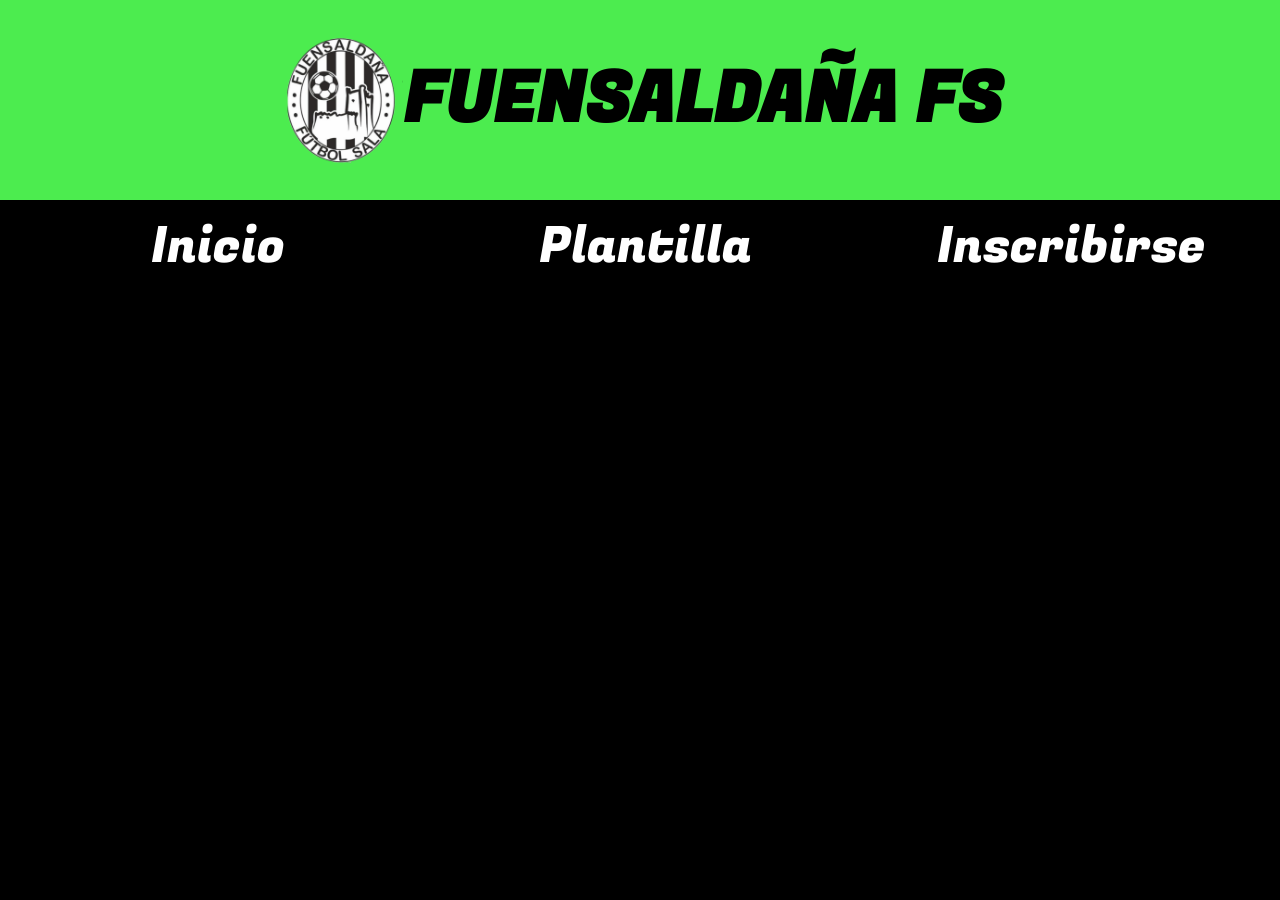
==== html/plantilla.html @ b2e78f8d "actualizacion de la pagina" ====
<!DOCTYPE html>
<html lang="en">
<head>
    <meta charset="UTF-8">
    <meta name="viewport" content="width=device-width, initial-scale=1.0">
    <title>Document</title>
    <link rel="stylesheet" href="../css/proyecto-style.css">
    <link rel="preconnect" href="https://fonts.googleapis.com">
<link rel="preconnect" href="https://fonts.gstatic.com" crossorigin>
<link href="https://fonts.googleapis.com/css2?family=Fugaz+One&display=swap" rel="stylesheet">

</head>
<body>
 <header>
    <div class="caja">
        <div class="titulo">
        <img src="../img/escudofuensaldana.png" alt="escudofuen" class="escudofuen"/>
        <h1 class="letrastitulo">FUENSALDAÑA FS</h1>
        </div>
        <div class="menu">
            <nav>
        <ul>
            <li><a href="proyecto.html">Inicio</a></li>
            <li><a href="plantilla.html">Plantilla</a></li>
            <li><a href="#">Inscribirse</a></li>
        </ul>
    </nav> 
        </div>
    </div>
 </header>
 <main>

 </main>   
</body>
<footer>

</footer>
</html>
---- css/proyecto-style.css ----
body{
    margin: 0px;
    height: 100%;
    width: 100%;
    background-color: rgb(0, 0, 0);    
}


.titulo h1 {
    margin: 0;
}
.titulo img {
    margin: 0;
}
header{
    height: 300px;
    width: 100%;
    
}
.titulo{
    height: 200px;
    width:  100%;
    background-color: rgb(76, 236, 79);
    display: flex;
    align-items: center;
    justify-content: center;


}
.menu{
    height: 100px;
    width: 100%;
    


}
.letrastitulo{
   
    font-family: "Fugaz One", sans-serif;
    font-size: 70px;
    margin-left: 45px;
}
.escudofuen{
    margin-left: 40px;
    width:125px ;
    height:125px;
   
}






.caja {
    display: flex;
    align-items: center;
    justify-content: center;
    flex-direction: column;
}
nav{
   width: 100%;
}
nav ul {
  margin: 0;
  padding: 0;
  list-style: none;
  display: flex;
  justify-content: center;
  height: 100%;
  width: 100%;
}

nav ul li{
  flex: 1;   
}

nav a {
  width: 100%;
  text-decoration: none;
  text-align: center;
  font-size: 50px;
  color: #fff;
  background-color: #000;
  padding: 10px 5px;
  border-right: 1px solid #31c218;
  display: block;
  font-family: "Fugaz One", sans-serif;
}
nav a:hover{
  background-color: #31c218;
  width: 100%;
}
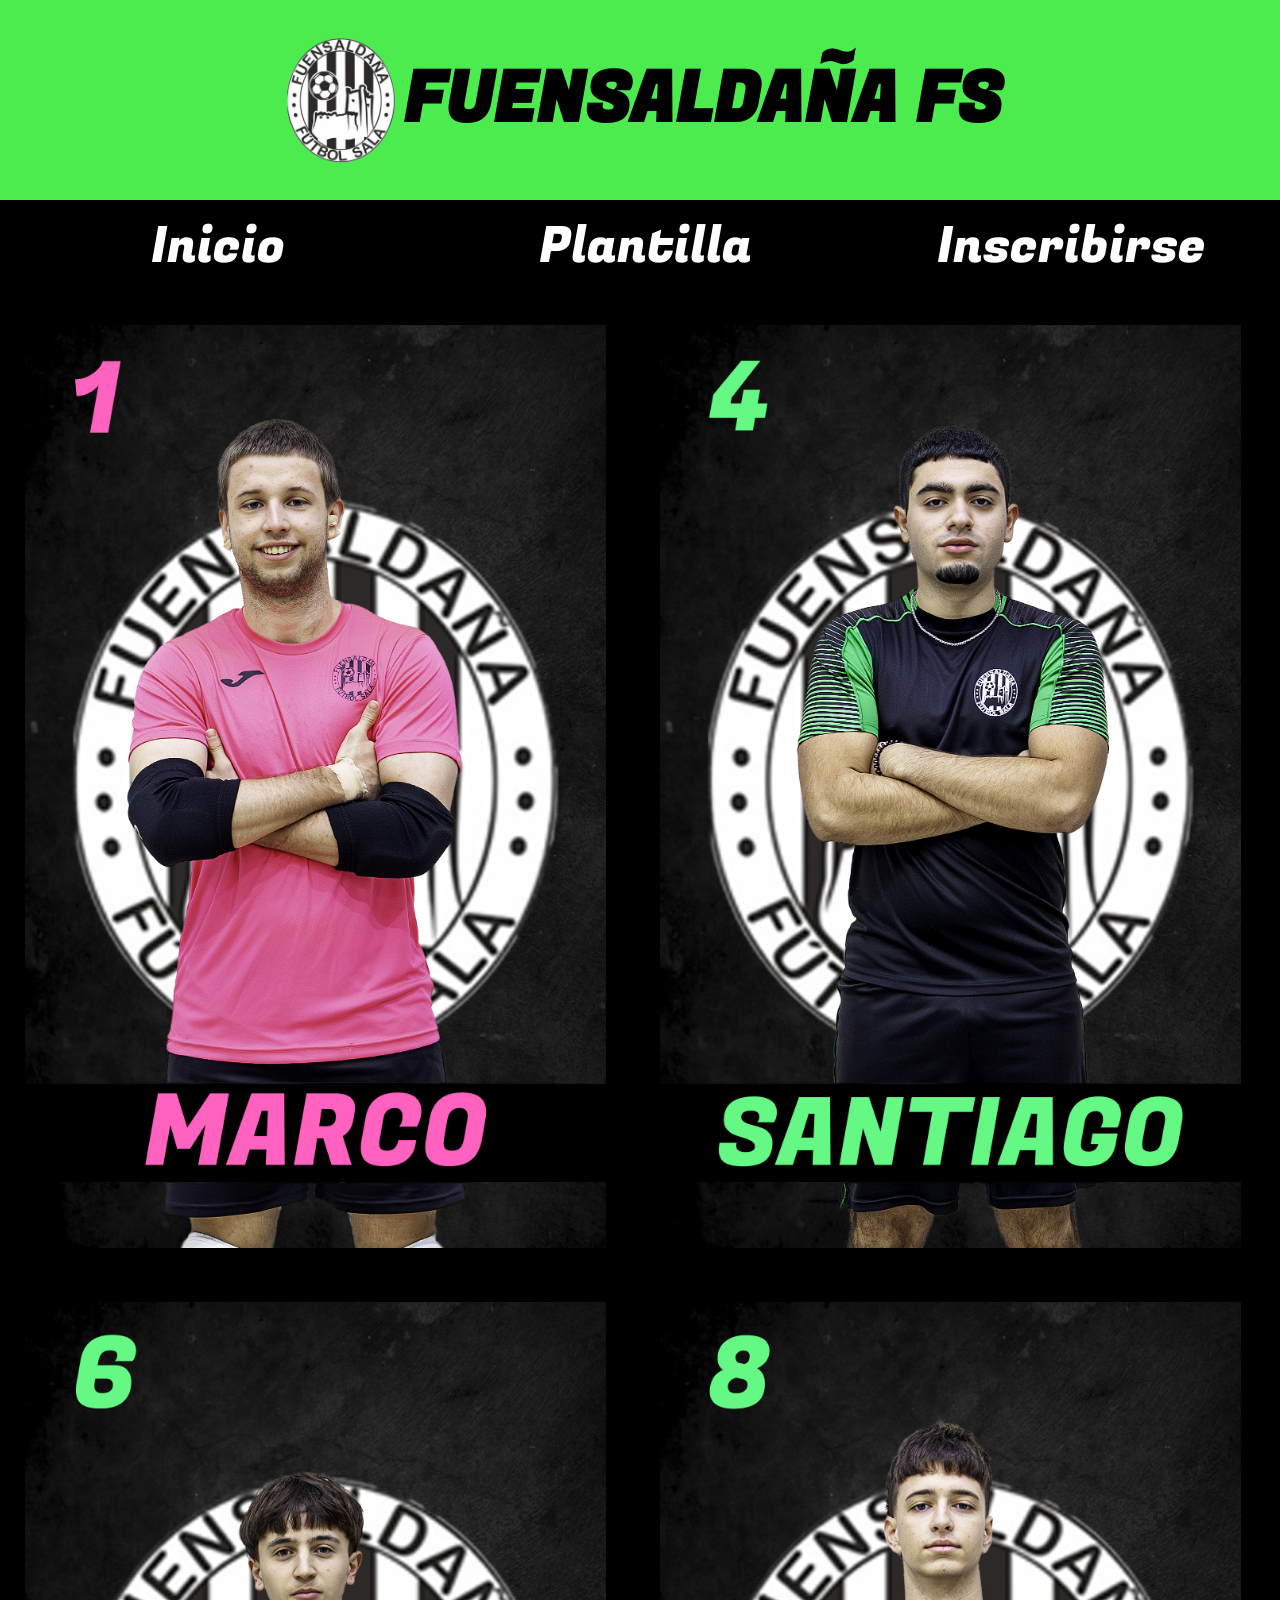
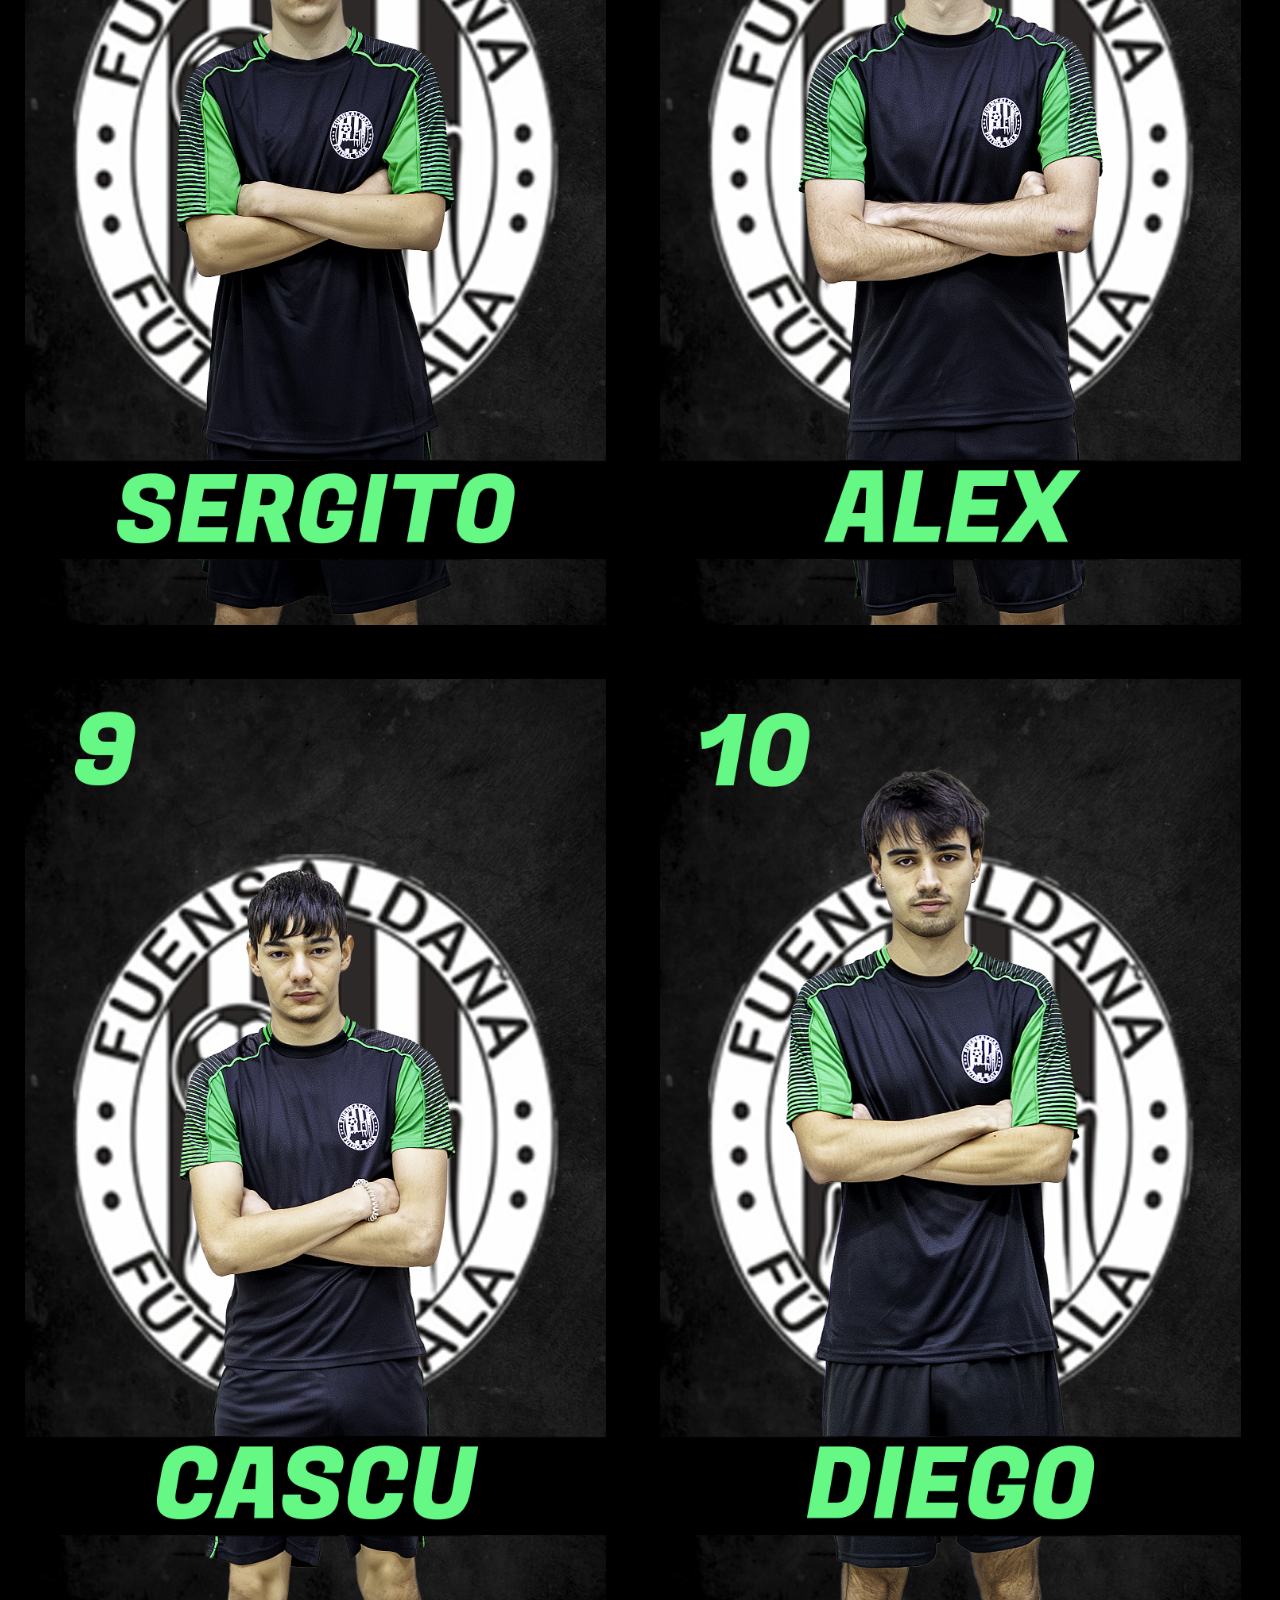
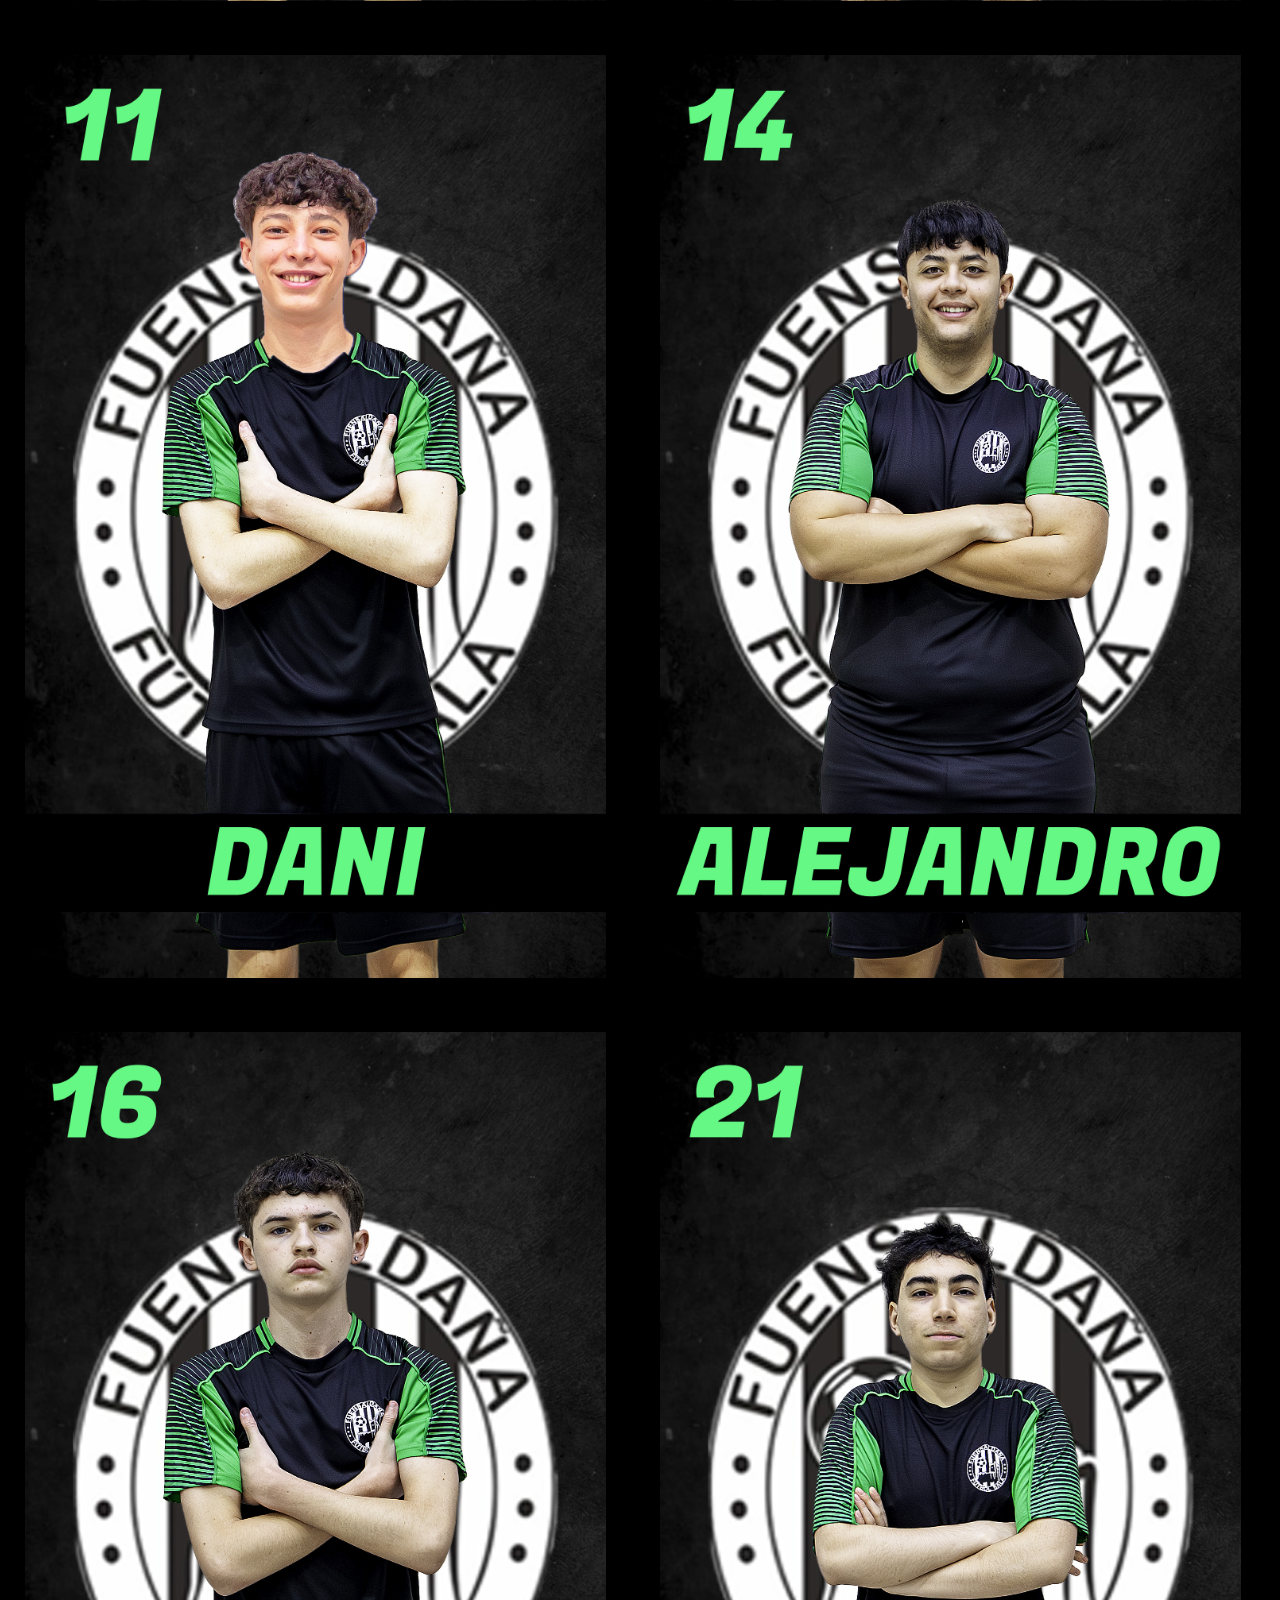
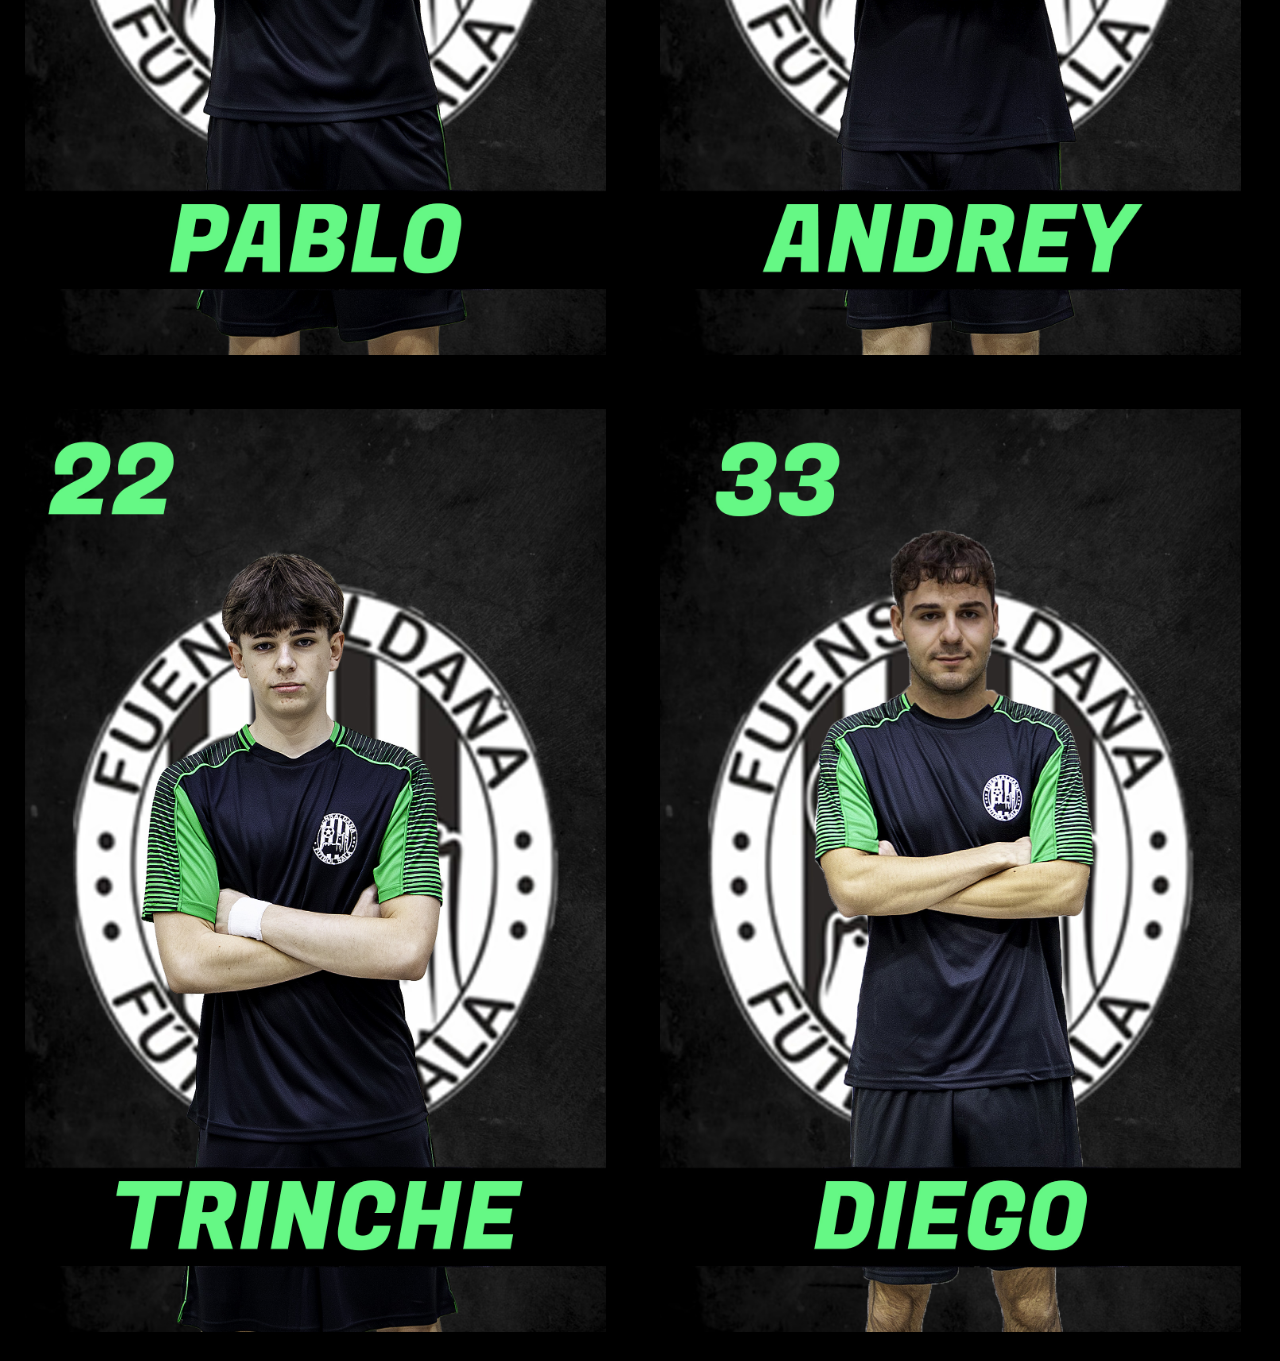
==== commit e7973b84: "he añadido el apartado plantilla" ====
--- a/html/plantilla.html
+++ b/html/plantilla.html
@@ -3,7 +3,7 @@
 <head>
     <meta charset="UTF-8">
     <meta name="viewport" content="width=device-width, initial-scale=1.0">
-    <title>Document</title>
+    <title>Plantilla</title>
     <link rel="stylesheet" href="../css/proyecto-style.css">
     <link rel="preconnect" href="https://fonts.googleapis.com">
 <link rel="preconnect" href="https://fonts.gstatic.com" crossorigin>
@@ -28,9 +28,66 @@
         </div>
     </div>
  </header>
- <main>
+<main>
 
- </main>   
+<div class="contenedor">
+    <img src="../img/MARCO1.jpg" class="img1">
+    <img src="../img/MARCO2.jpg" class="img2">
+</div>
+
+<div class="contenedor">
+    <img src="../img/SANTIAGO1.jpg" class="img1">
+    <img src="../img/SANTIAGO2.jpg" class="img2">
+</div>
+
+<div class="contenedor">
+    <img src="../img/SERGITO1.jpg" class="img1">
+    <img src="../img/SERGITO2.jpg" class="img2">
+</div>
+
+<div class="contenedor">
+    <img src="../img/ALEX1.jpg" class="img1">
+    <img src="../img/ALEX2.jpg" class="img2">
+</div>
+
+<div class="contenedor">
+    <img src="../img/CASCU1.jpg" class="img1">
+    <img src="../img/CASCU2.jpg" class="img2">
+</div>
+
+<div class="contenedor">
+    <img src="../img/DIEGO1.jpg" class="img1">
+    <img src="../img/DIEGO2.jpg" class="img2">
+</div>
+<div class="contenedor">
+    <img src="../img/DANI1.jpg" class="img1">
+    <img src="../img/DANI2.jpg" class="img2">
+</div>
+<div class="contenedor">
+    <img src="../img/ALEJANDRO1.jpg" class="img1">
+    <img src="../img/ALEJANDRO2.jpg" class="img2">
+</div>
+
+<div class="contenedor">
+    <img src="../img/PABLO1.jpg" class="img1">
+    <img src="../img/PABLO2.jpg" class="img2">
+</div>
+
+<div class="contenedor">
+    <img src="../img/ANDREY1.jpg" class="img1">
+    <img src="../img/ANDREY2.jpg" class="img2">
+</div>
+
+<div class="contenedor">
+    <img src="../img/TRINCHE1.jpg" class="img1">
+    <img src="../img/TRINCHE2.jpg" class="img2">
+    
+</div>
+<div class="contenedor">
+    <img src="../img/DIEGOR1.jpg" class="img1">
+    <img src="../img/DIEGOR2.jpg" class="img2">
+</div>
+</main> 
 </body>
 <footer>
 
--- a/css/proyecto-style.css
+++ b/css/proyecto-style.css
@@ -91,3 +91,26 @@
   background-color: #31c218;
   width: 100%;
 }
+.contenedor {
+    position: relative;
+    width: 580.75px;
+    margin: 25px;
+    display: inline-block;
+}
+
+.contenedor img {
+    width: 100%;
+    display: block;
+}
+
+.img2 {
+    position: absolute;
+    top: 0;
+    left: 0;
+    opacity: 0;
+    transition: opacity 0.4s ease;
+}
+
+.contenedor:hover .img2 {
+    opacity: 1;
+}
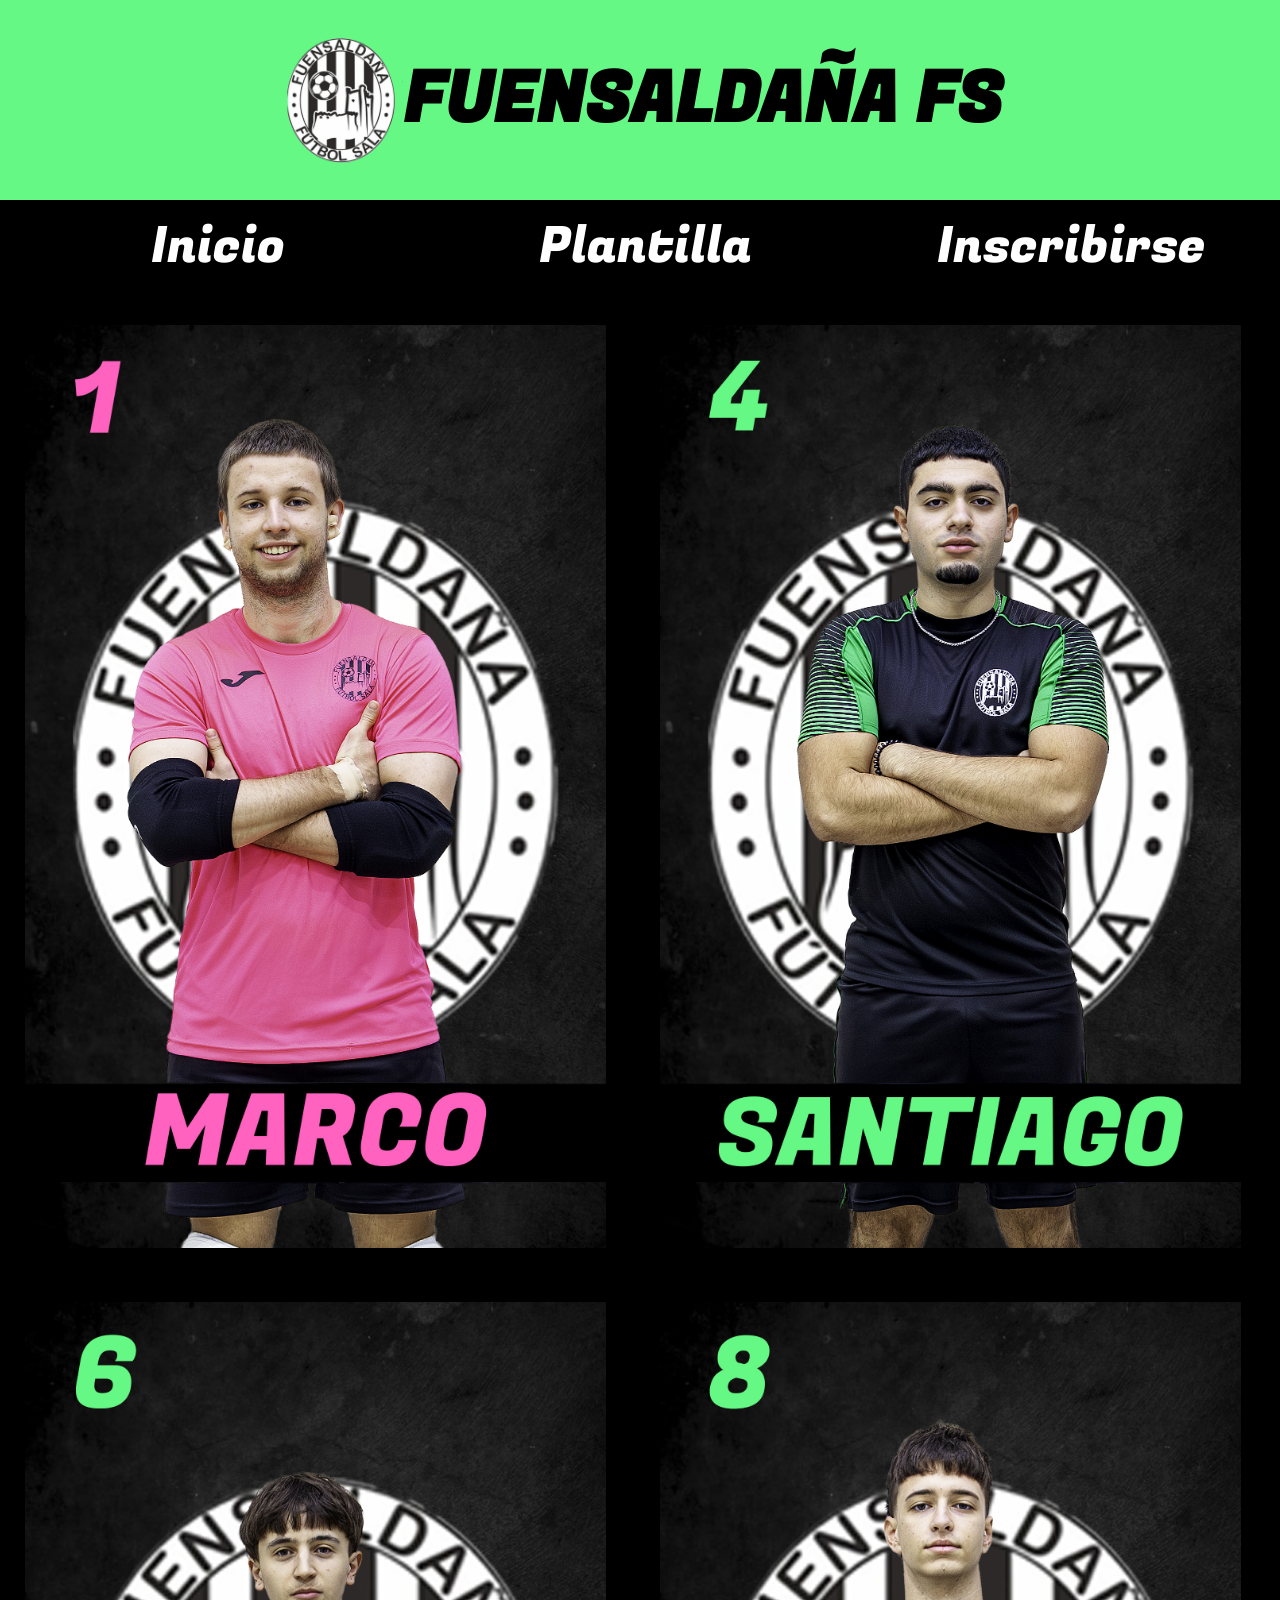
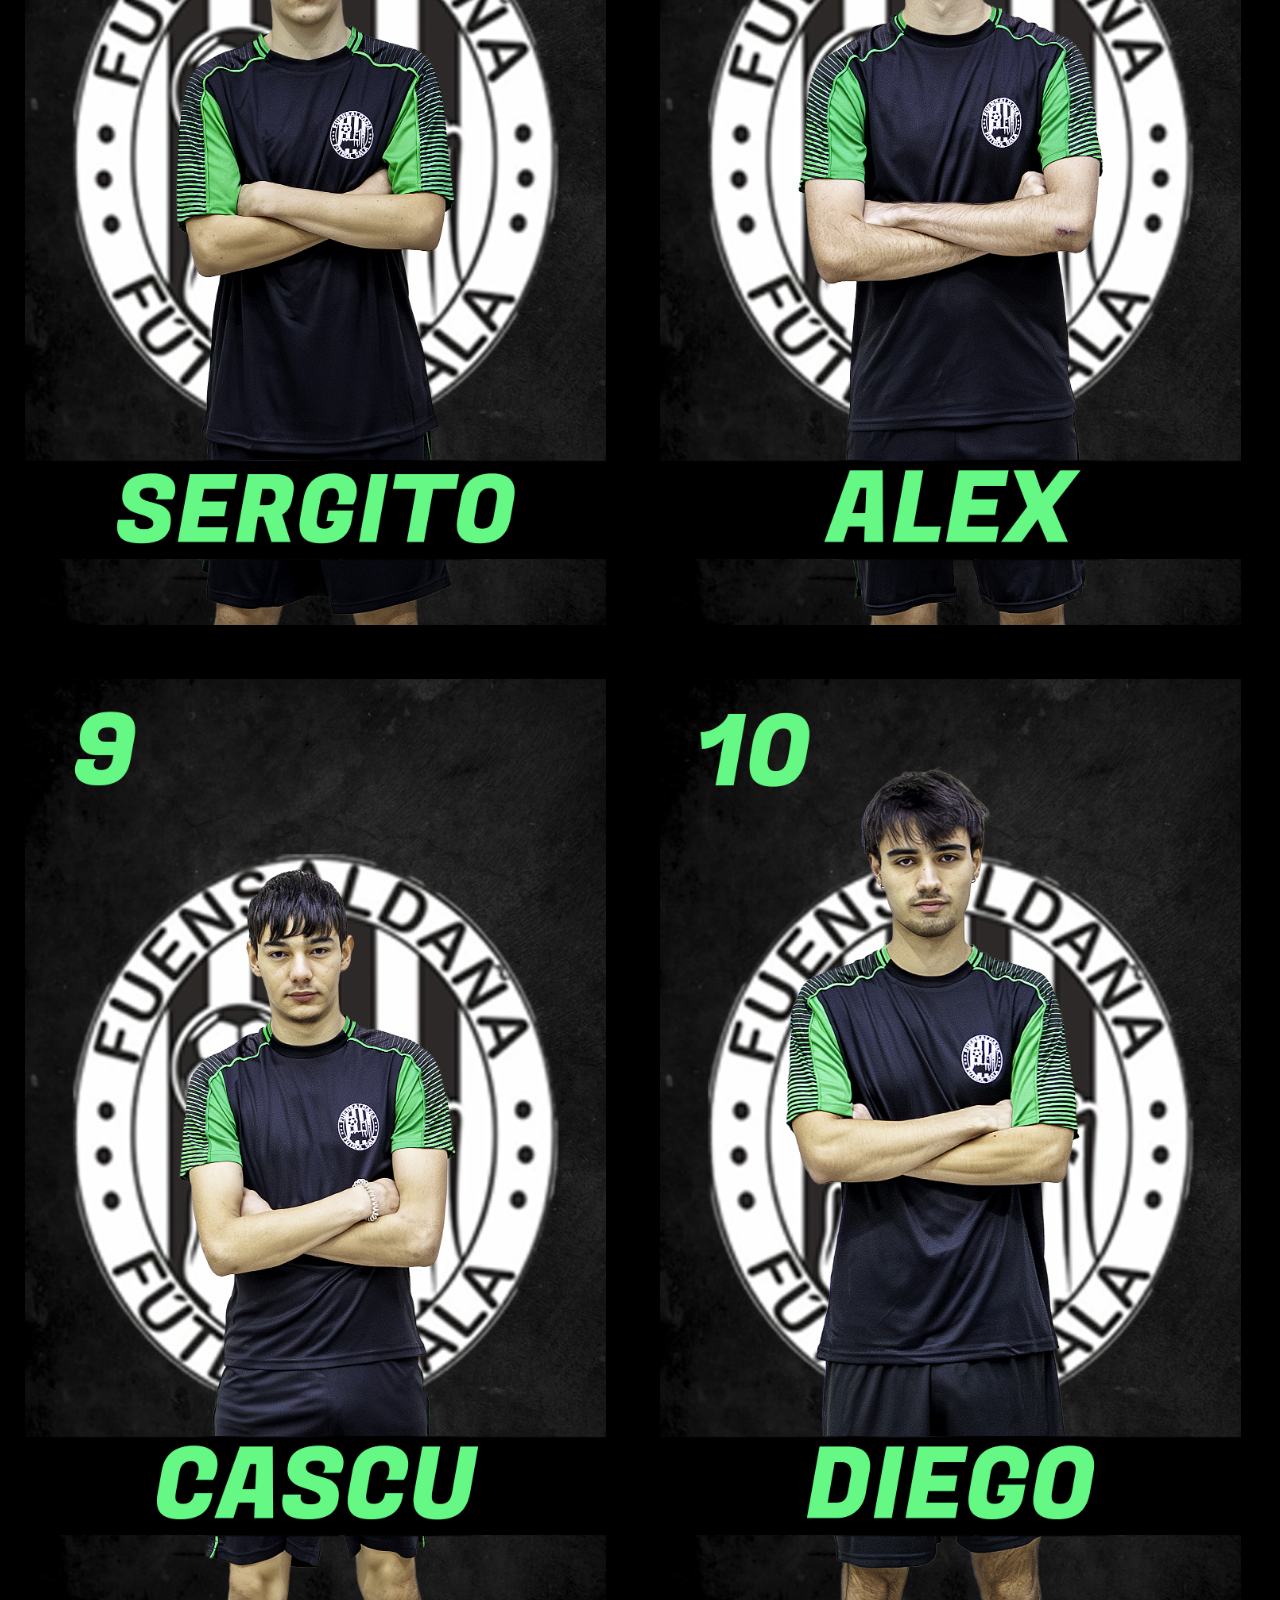
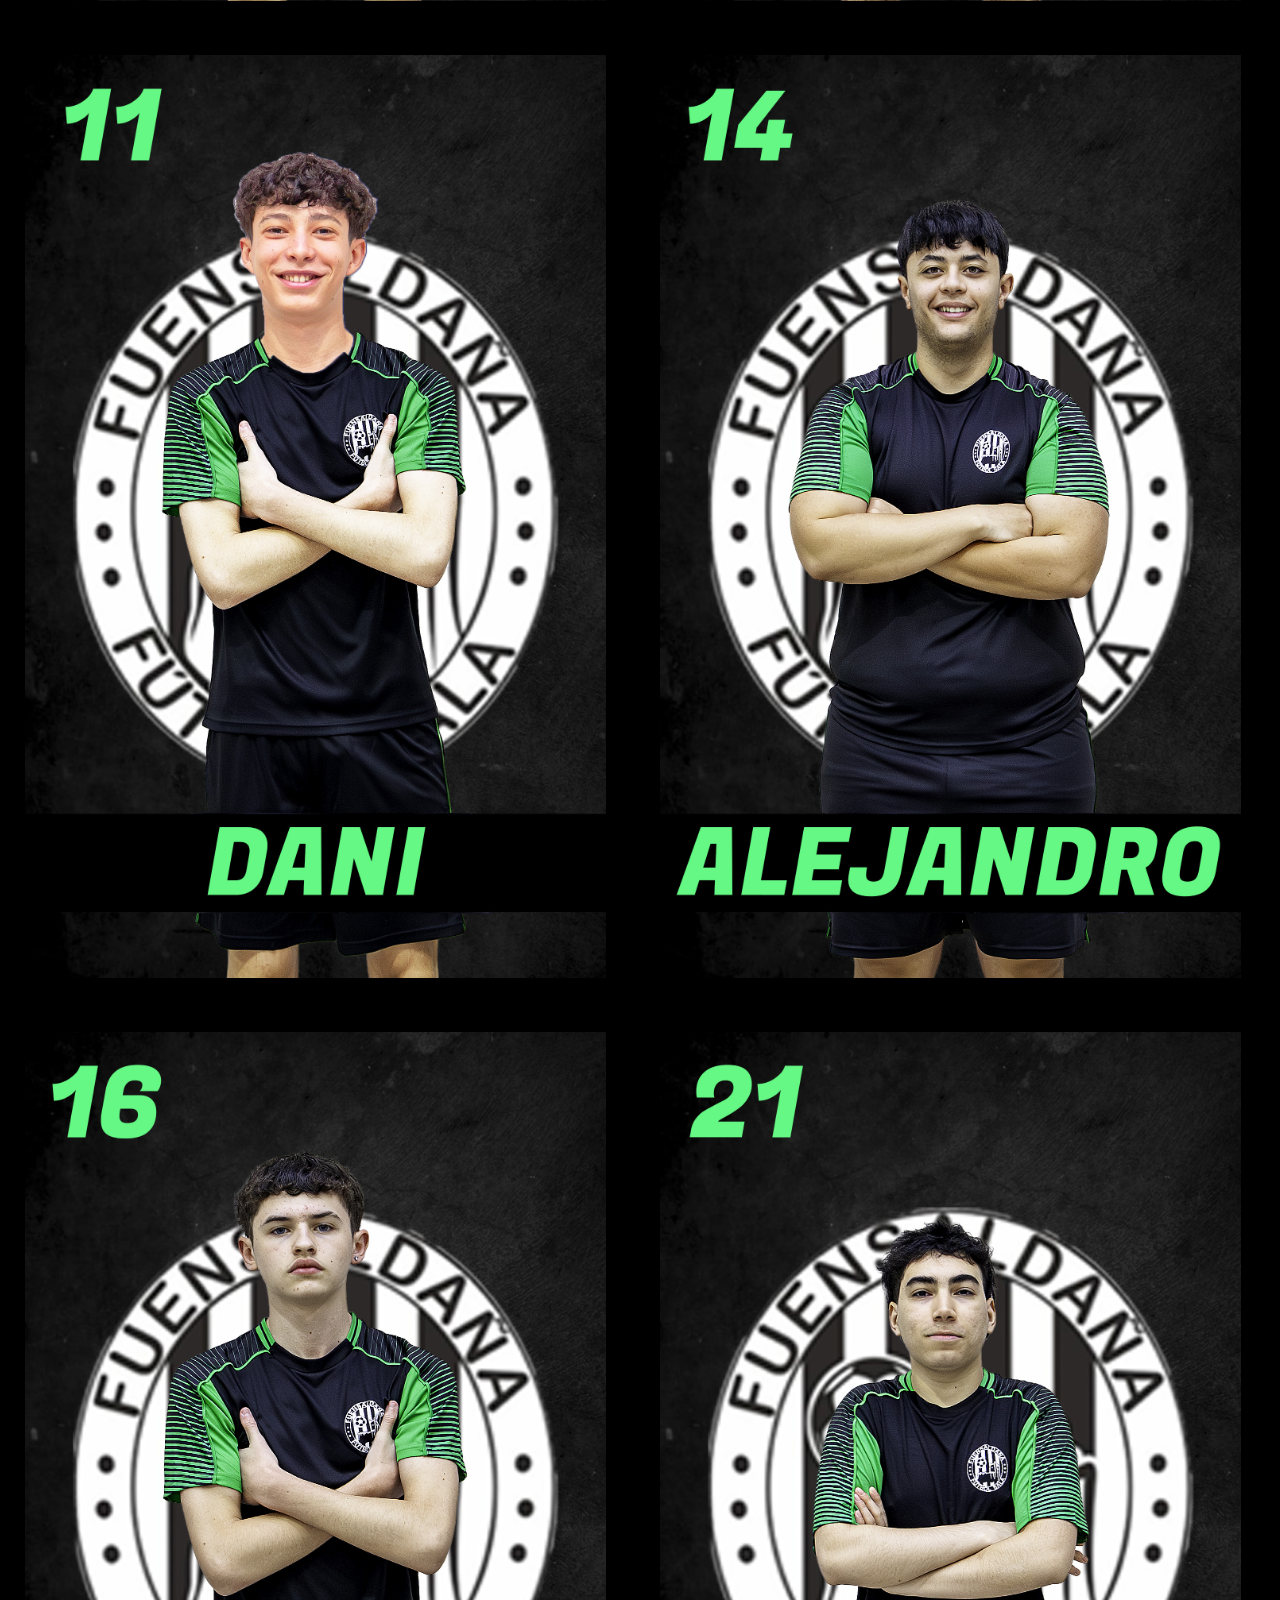
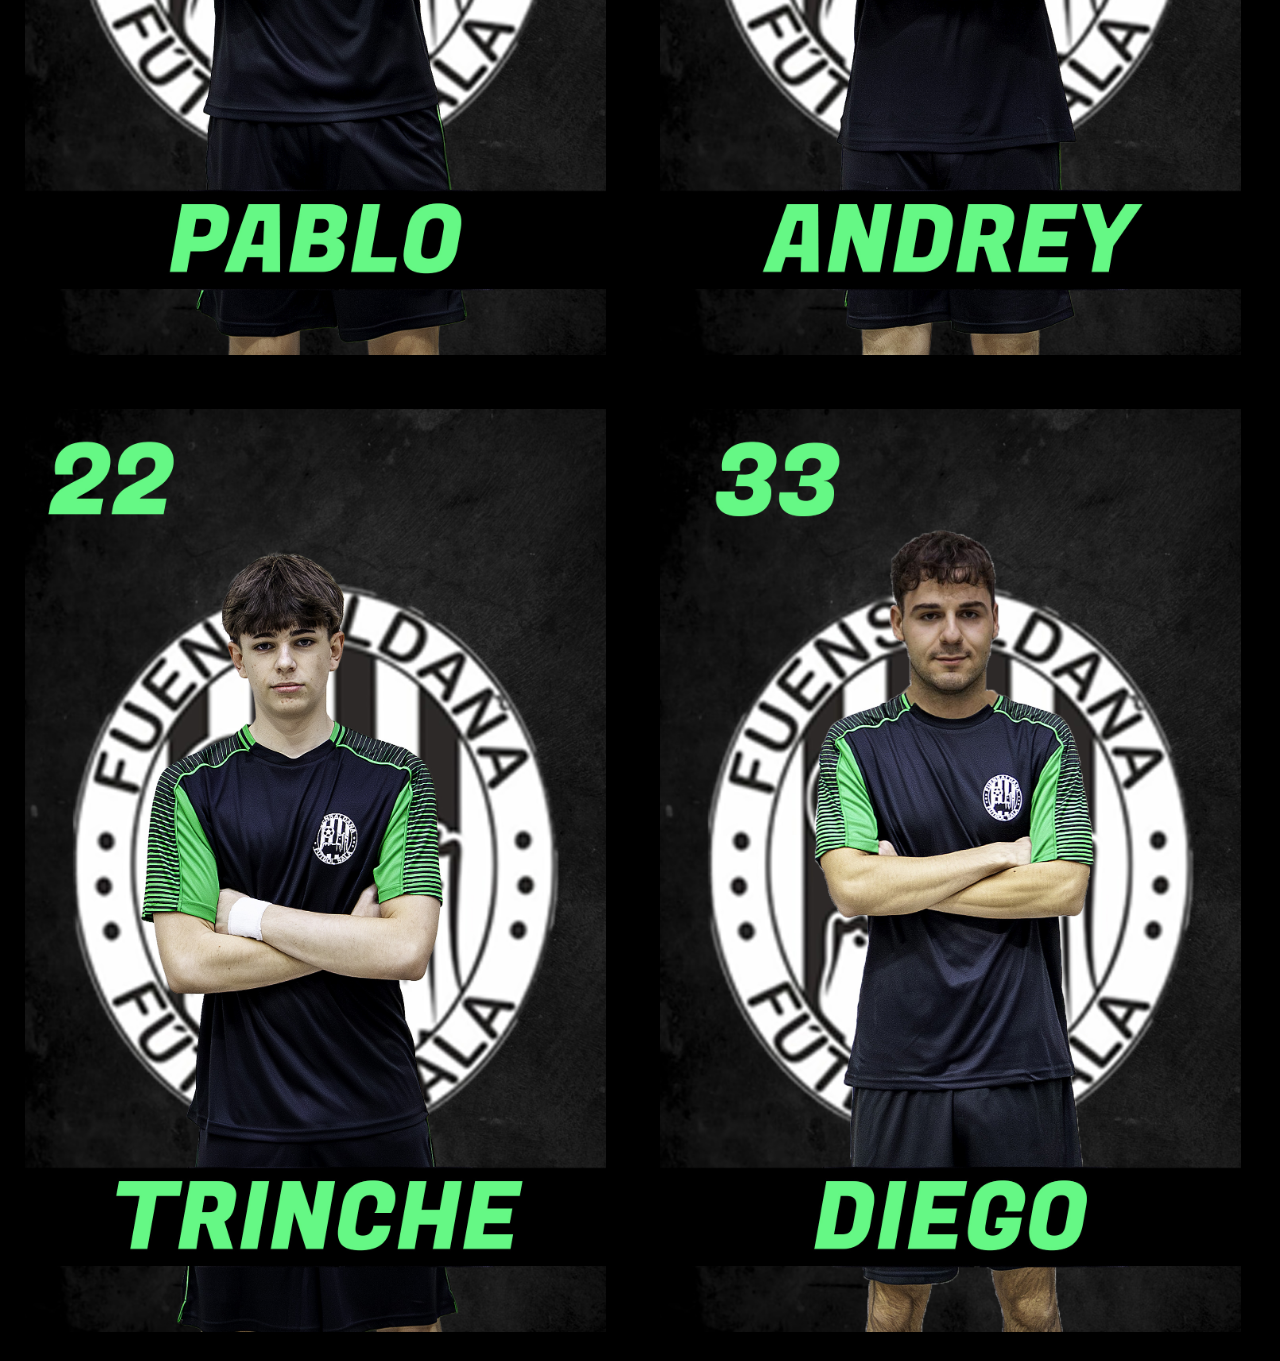
==== commit ad3583db: "he añadido cambios" ====
--- a/html/plantilla.html
+++ b/html/plantilla.html
@@ -8,7 +8,7 @@
     <link rel="preconnect" href="https://fonts.googleapis.com">
 <link rel="preconnect" href="https://fonts.gstatic.com" crossorigin>
 <link href="https://fonts.googleapis.com/css2?family=Fugaz+One&display=swap" rel="stylesheet">
-
+<script src="../js/proyecto.js" defer></script>
 </head>
 <body>
  <header>
@@ -30,60 +30,62 @@
  </header>
 <main>
 
-<div class="contenedor">
+<div class="contenedor" data-nombre="Marco" data-goles="0" data-asistencias="1">
     <img src="../img/MARCO1.jpg" class="img1">
     <img src="../img/MARCO2.jpg" class="img2">
 </div>
 
-<div class="contenedor">
+<div class="contenedor" data-nombre="Santiago" data-goles="2" data-asistencias="3">
     <img src="../img/SANTIAGO1.jpg" class="img1">
     <img src="../img/SANTIAGO2.jpg" class="img2">
 </div>
 
-<div class="contenedor">
+<div class="contenedor" data-nombre="Sergito" data-goles="1" data-asistencias="3">
     <img src="../img/SERGITO1.jpg" class="img1">
     <img src="../img/SERGITO2.jpg" class="img2">
 </div>
 
-<div class="contenedor">
+<div class="contenedor" data-nombre="Alex" data-goles="0" data-asistencias="2">
     <img src="../img/ALEX1.jpg" class="img1">
     <img src="../img/ALEX2.jpg" class="img2">
 </div>
 
-<div class="contenedor">
+<div class="contenedor" data-nombre="Cascu" data-goles="1" data-asistencias="0">
     <img src="../img/CASCU1.jpg" class="img1">
     <img src="../img/CASCU2.jpg" class="img2">
 </div>
 
-<div class="contenedor">
+<div class="contenedor" data-nombre="Diego" data-goles="8" data-asistencias="3">
     <img src="../img/DIEGO1.jpg" class="img1">
     <img src="../img/DIEGO2.jpg" class="img2">
 </div>
-<div class="contenedor">
+
+<div class="contenedor" data-nombre="Dani" data-goles="16" data-asistencias="3">
     <img src="../img/DANI1.jpg" class="img1">
     <img src="../img/DANI2.jpg" class="img2">
 </div>
-<div class="contenedor">
+
+<div class="contenedor" data-nombre="Alejandro" data-goles="1" data-asistencias="3">
     <img src="../img/ALEJANDRO1.jpg" class="img1">
     <img src="../img/ALEJANDRO2.jpg" class="img2">
 </div>
 
-<div class="contenedor">
+<div class="contenedor" data-nombre="Pablo" data-goles="2" data-asistencias="4">
     <img src="../img/PABLO1.jpg" class="img1">
     <img src="../img/PABLO2.jpg" class="img2">
 </div>
 
-<div class="contenedor">
+<div class="contenedor" data-nombre="Andrey" data-goles="2" data-asistencias="4">
     <img src="../img/ANDREY1.jpg" class="img1">
     <img src="../img/ANDREY2.jpg" class="img2">
 </div>
 
-<div class="contenedor">
+<div class="contenedor" data-nombre="Trinche" data-goles="0" data-asistencias="5">
     <img src="../img/TRINCHE1.jpg" class="img1">
     <img src="../img/TRINCHE2.jpg" class="img2">
-    
 </div>
-<div class="contenedor">
+
+<div class="contenedor" data-nombre="Diego R" data-goles="3" data-asistencias="3">
     <img src="../img/DIEGOR1.jpg" class="img1">
     <img src="../img/DIEGOR2.jpg" class="img2">
 </div>
--- a/css/proyecto-style.css
+++ b/css/proyecto-style.css
@@ -20,7 +20,7 @@
 .titulo{
     height: 200px;
     width:  100%;
-    background-color: rgb(76, 236, 79);
+    background-color: #65f884;
     display: flex;
     align-items: center;
     justify-content: center;
@@ -83,12 +83,12 @@
   color: #fff;
   background-color: #000;
   padding: 10px 5px;
-  border-right: 1px solid #31c218;
+  border-right: 1px solid #65f884;
   display: block;
   font-family: "Fugaz One", sans-serif;
 }
 nav a:hover{
-  background-color: #31c218;
+  background-color: #65f884;
   width: 100%;
 }
 .contenedor {
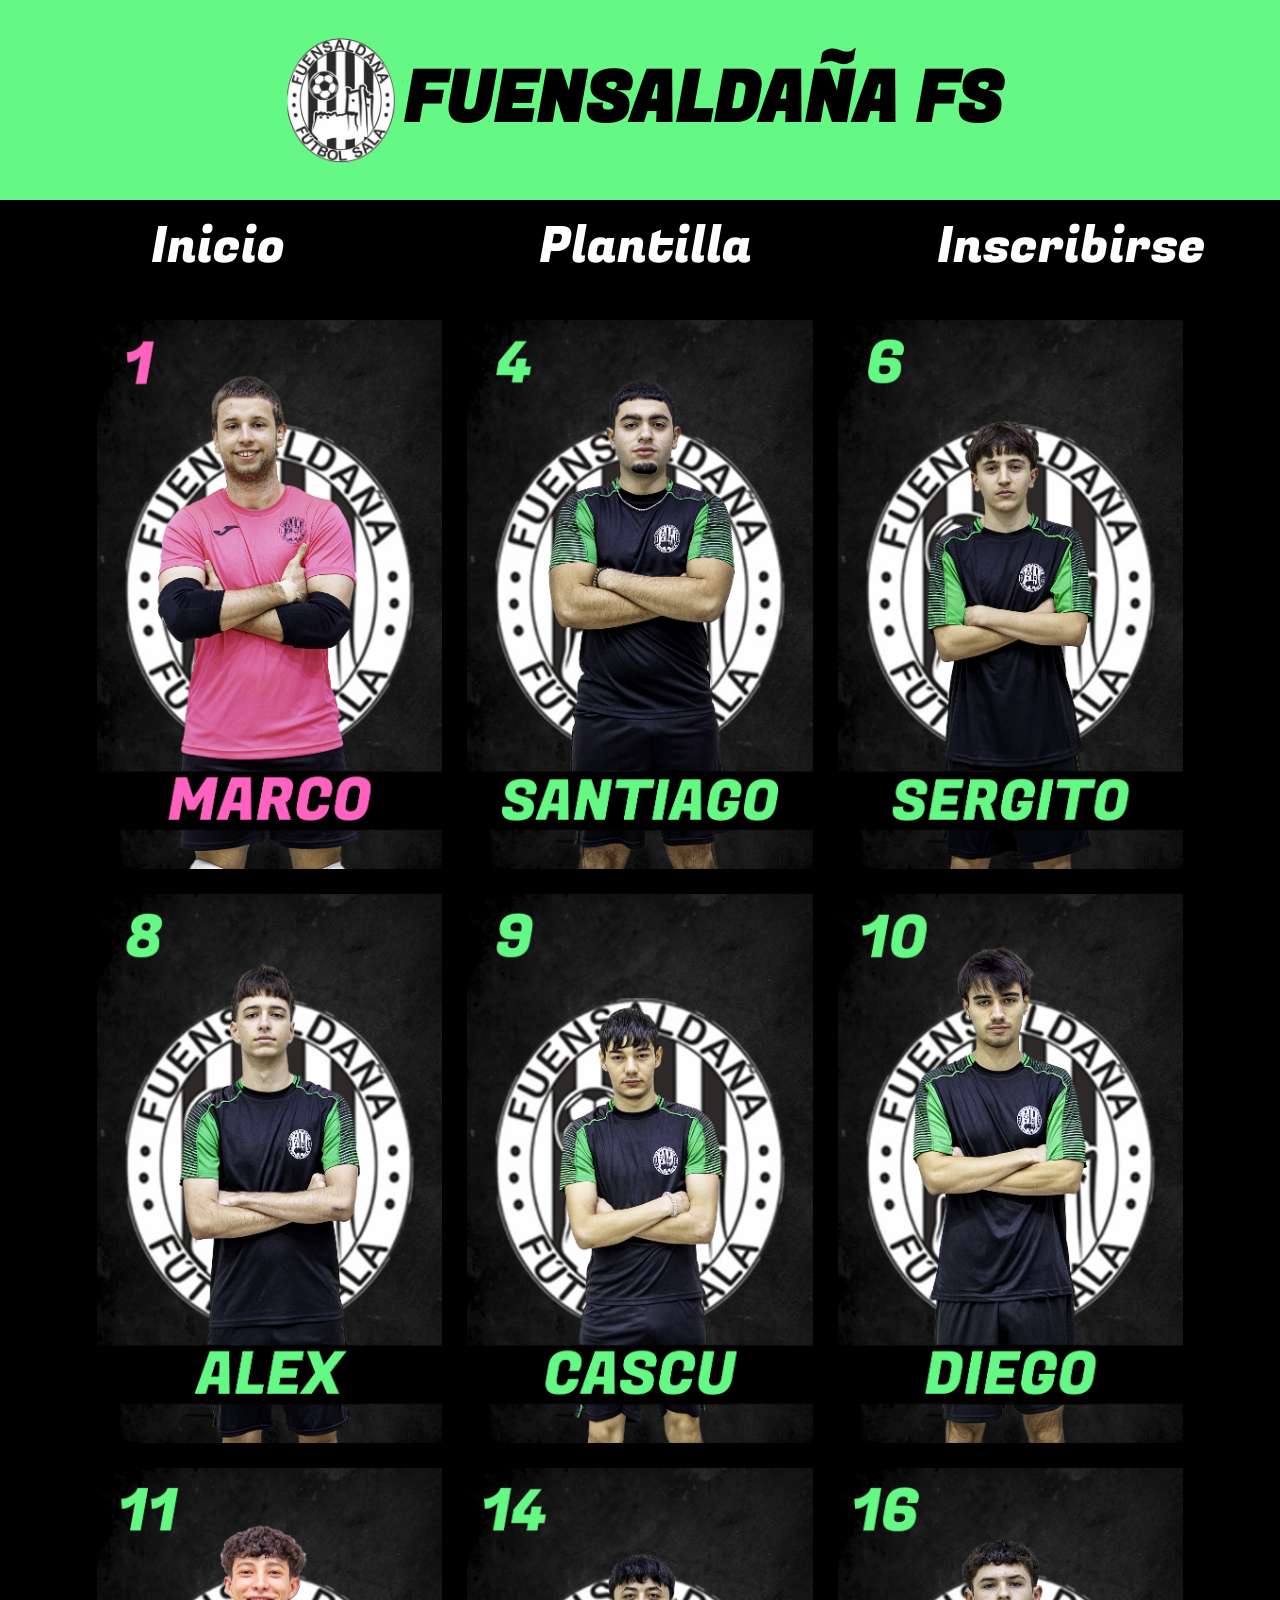
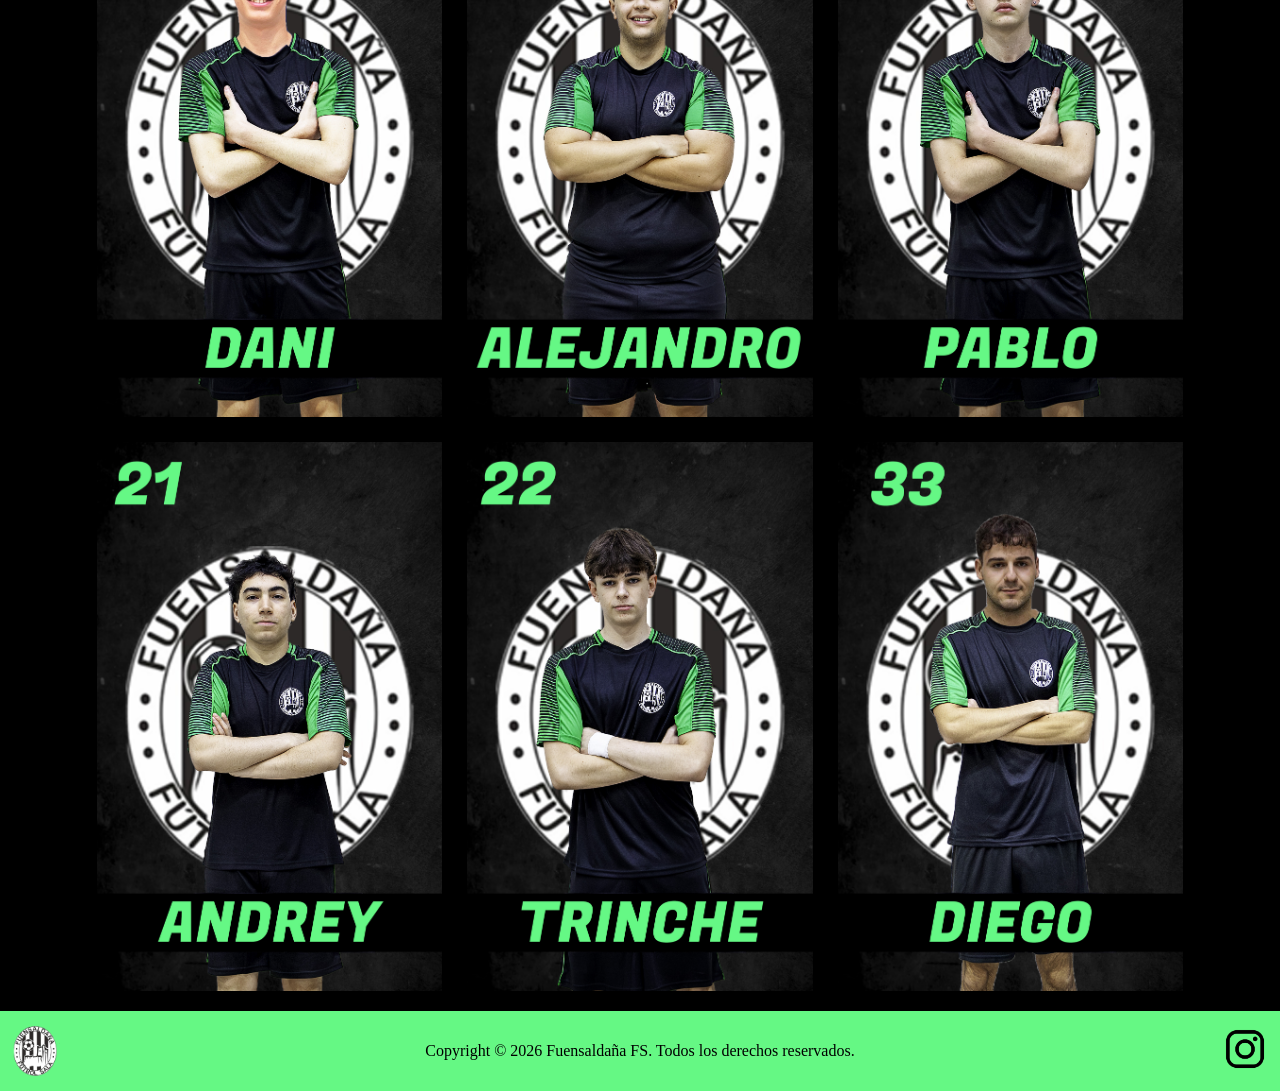
==== commit f2a21d02: "cambios en la pagina inicial, formulario y cambio el alert por un modal" ====
--- a/html/plantilla.html
+++ b/html/plantilla.html
@@ -4,11 +4,11 @@
     <meta charset="UTF-8">
     <meta name="viewport" content="width=device-width, initial-scale=1.0">
     <title>Plantilla</title>
-    <link rel="stylesheet" href="../css/proyecto-style.css">
+    <link rel="stylesheet" href="../css/plantilla-style.css">
     <link rel="preconnect" href="https://fonts.googleapis.com">
 <link rel="preconnect" href="https://fonts.gstatic.com" crossorigin>
 <link href="https://fonts.googleapis.com/css2?family=Fugaz+One&display=swap" rel="stylesheet">
-<script src="../js/proyecto.js" defer></script>
+<script src="../js/plantilla.js" defer></script>
 </head>
 <body>
  <header>
@@ -22,7 +22,7 @@
         <ul>
             <li><a href="proyecto.html">Inicio</a></li>
             <li><a href="plantilla.html">Plantilla</a></li>
-            <li><a href="#">Inscribirse</a></li>
+            <li><a href="formulario.html">Inscribirse</a></li>
         </ul>
     </nav> 
         </div>
@@ -90,8 +90,27 @@
     <img src="../img/DIEGOR2.jpg" class="img2">
 </div>
 </main> 
+ <footer>
+    <img src="../img/escudofuensaldana.png" alt="escudofuen" class="escudofuenfooter"/> 
+    <p>Copyright © 2026 Fuensaldaña FS. Todos los derechos reservados.</p>
+    
+      <a href="https://www.instagram.com/fuensaldanafs/" target="_blank">
+        <img src="../img/ig-logo.png" alt="iglogo" class="iglogo"/>
+    </a>
+</footer> 
+
+<div id="modalJugador" class="modal">
+    <div class="modal-contenido">
+        <div class="modal-header">
+            <span class="cerrar-modal">&times;</span>
+            <h2>Información del Jugador</h2>
+        </div>
+        <div class="modal-body">
+            <p><strong>Nombre:</strong> <span id="modal-nombre"></span></p>
+            <p><strong>Goles:</strong> <span id="modal-goles"></span></p>
+            <p><strong>Asistencias:</strong> <span id="modal-asistencias"></span></p>
+        </div>
+    </div>
+</div>
 </body>
-<footer>
-
-</footer>
 </html>
--- a/css/plantilla-style.css
+++ b/css/plantilla-style.css
@@ -0,0 +1,231 @@
+body{
+    margin: 0px;
+    height: 100%;
+    width: 100%;
+    background-color: rgb(0, 0, 0);    
+}
+
+.titulo h1 {
+    margin: 0;
+}
+
+.titulo img {
+    margin: 0;
+}
+
+header{
+    height: 300px;
+    width: 100%;
+}
+
+.titulo{
+    height: 200px;
+    width: 100%;
+    background-color: #65f884;
+    display: flex;
+    align-items: center;
+    justify-content: center;
+}
+
+.menu{
+    height: 100px;
+    width: 100%;
+}
+
+.letrastitulo{
+    font-family: "Fugaz One", sans-serif;
+    font-size: 70px;
+    margin-left: 45px;
+}
+
+.escudofuen{
+    margin-left: 40px;
+    width:125px ;
+    height:125px;
+}
+
+.caja {
+    display: flex;
+    align-items: center;
+    justify-content: center;
+    flex-direction: column;
+}
+
+nav{
+   width: 100%;
+}
+
+nav ul {
+  margin: 0;
+  padding: 0;
+  list-style: none;
+  display: flex;
+  justify-content: center;
+  height: 100%;
+  width: 100%;
+}
+
+nav ul li{
+  flex: 1;   
+}
+
+nav a {
+  width: 100%;
+  text-decoration: none;
+  text-align: center;
+  font-size: 50px;
+  color: #fff;
+  background-color: #000;
+  padding: 10px 5px;
+  border-right: 1px solid #65f884;
+  display: block;
+  font-family: "Fugaz One", sans-serif;
+}
+
+nav a:hover{
+  background-color: #65f884;
+  width: 100%;
+}
+
+main {
+    width: 90%;
+    margin: 0 auto;
+    padding: 20px 0;
+    display: flex;
+    flex-wrap: wrap;
+    justify-content: center;
+    gap: 25px;
+}
+
+.contenedor {
+    position: relative;
+    width: 30%;
+    min-width: 250px;
+    max-width: 350px;
+    display: inline-block;
+    cursor: pointer;
+}
+
+.contenedor img {
+    width: 100%;
+    display: block;
+}
+
+.img2 {
+    position: absolute;
+    top: 0;
+    left: 0;
+    opacity: 0;
+    transition: opacity 0.4s ease;
+}
+
+.contenedor:hover .img2 {
+    opacity: 1;
+}
+
+.modal {
+    display: none;
+    position: fixed;
+    z-index: 1000;
+    left: 0;
+    top: 0;
+    width: 100%;
+    height: 100%;
+    background-color: rgba(0, 0, 0, 0.8);
+    animation: fadeIn 0.3s ease;
+}
+
+@keyframes fadeIn {
+    from { opacity: 0; }
+    to { opacity: 1; }
+}
+
+.modal-contenido {
+    background-color: #1a1a1a;
+    margin: 15% auto;
+    width: 90%;
+    max-width: 400px;
+    border-radius: 15px;
+    border: 2px solid #65f884;
+    box-shadow: 0 0 30px rgba(101, 248, 132, 0.3);
+    animation: slideIn 0.3s ease;
+}
+
+@keyframes slideIn {
+    from {
+        transform: translateY(-50px);
+        opacity: 0;
+    }
+    to {
+        transform: translateY(0);
+        opacity: 1;
+    }
+}
+
+.modal-header {
+    padding: 20px;
+    border-bottom: 1px solid #65f884;
+    display: flex;
+    justify-content: space-between;
+    align-items: center;
+}
+
+.modal-header h2 {
+    margin: 0;
+    font-family: "Fugaz One", sans-serif;
+    color: #65f884;
+    font-size: 24px;
+}
+
+.cerrar-modal {
+    color: #fff;
+    font-size: 35px;
+    font-weight: bold;
+    cursor: pointer;
+    transition: 0.3s;
+    line-height: 1;
+}
+
+.cerrar-modal:hover {
+    color: #65f884;
+    transform: scale(1.2);
+}
+
+.modal-body {
+    padding: 30px 20px;
+}
+
+.modal-body p {
+    margin: 15px 0;
+    font-family: 'Segoe UI', sans-serif;
+    font-size: 18px;
+    color: #fff;
+}
+
+.modal-body strong {
+    color: #65f884;
+    font-weight: bold;
+}
+
+.modal-body span {
+    color: #fff;
+    margin-left: 10px;
+}
+
+footer{
+    height: 80px;
+    width: 100%;
+    background-color: #65f884;
+    display: flex;
+    align-items: center;
+    justify-content: space-between; 
+    
+}
+.escudofuenfooter{
+    height: 50px;
+    margin-left: 10px;
+}
+.iglogo{
+    height: 50px;
+    margin-right: 10px;  
+}
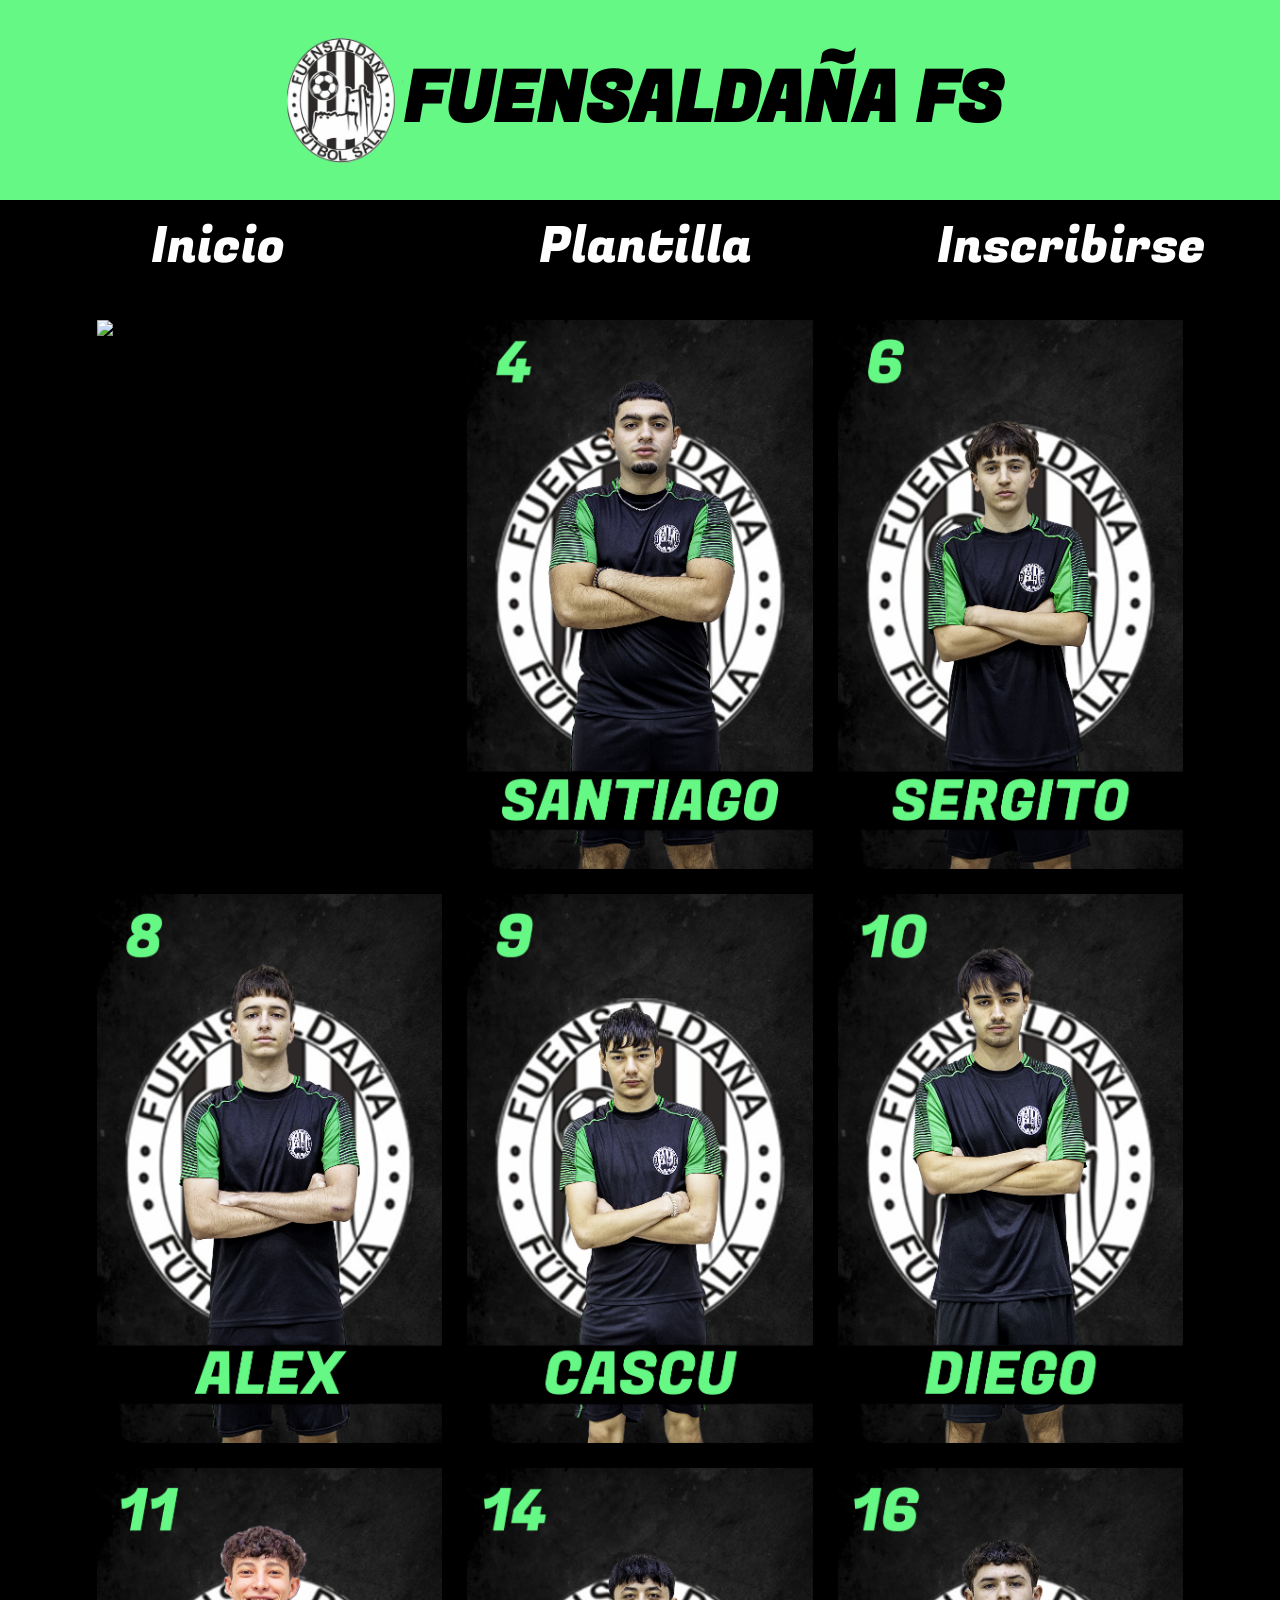
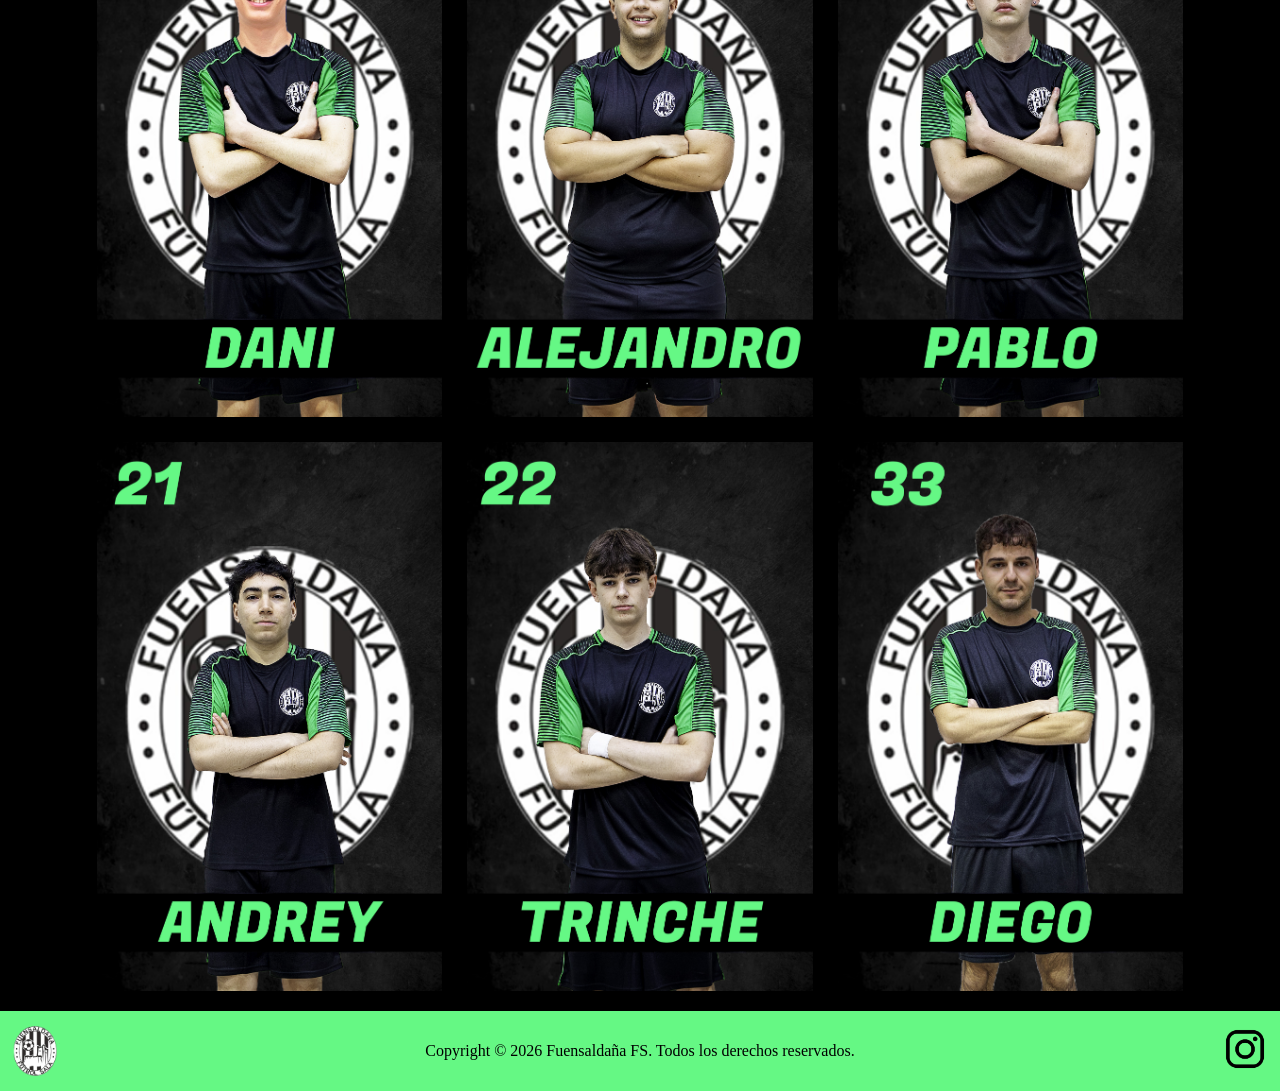
==== commit 2a0b9cb8: "Update plantilla.html" ====
--- a/html/plantilla.html
+++ b/html/plantilla.html
@@ -8,7 +8,6 @@
     <link rel="preconnect" href="https://fonts.googleapis.com">
 <link rel="preconnect" href="https://fonts.gstatic.com" crossorigin>
 <link href="https://fonts.googleapis.com/css2?family=Fugaz+One&display=swap" rel="stylesheet">
-<script src="../js/plantilla.js" defer></script>
 </head>
 <body>
  <header>
@@ -20,7 +19,7 @@
         <div class="menu">
             <nav>
         <ul>
-            <li><a href="proyecto.html">Inicio</a></li>
+            <li><a href="index.html">Inicio</a></li>
             <li><a href="plantilla.html">Plantilla</a></li>
             <li><a href="formulario.html">Inscribirse</a></li>
         </ul>
@@ -31,8 +30,8 @@
 <main>
 
 <div class="contenedor" data-nombre="Marco" data-goles="0" data-asistencias="1">
-    <img src="../img/MARCO1.jpg" class="img1">
-    <img src="../img/MARCO2.jpg" class="img2">
+    <img src="../img/MARCO11.jpg" class="img1">
+    <img src="../img/MARCO22.jpg" class="img2">
 </div>
 
 <div class="contenedor" data-nombre="Santiago" data-goles="2" data-asistencias="3">
@@ -112,5 +111,6 @@
         </div>
     </div>
 </div>
+    <script src="../js/plantilla.js" defer></script>
 </body>
-</html>+</html>
